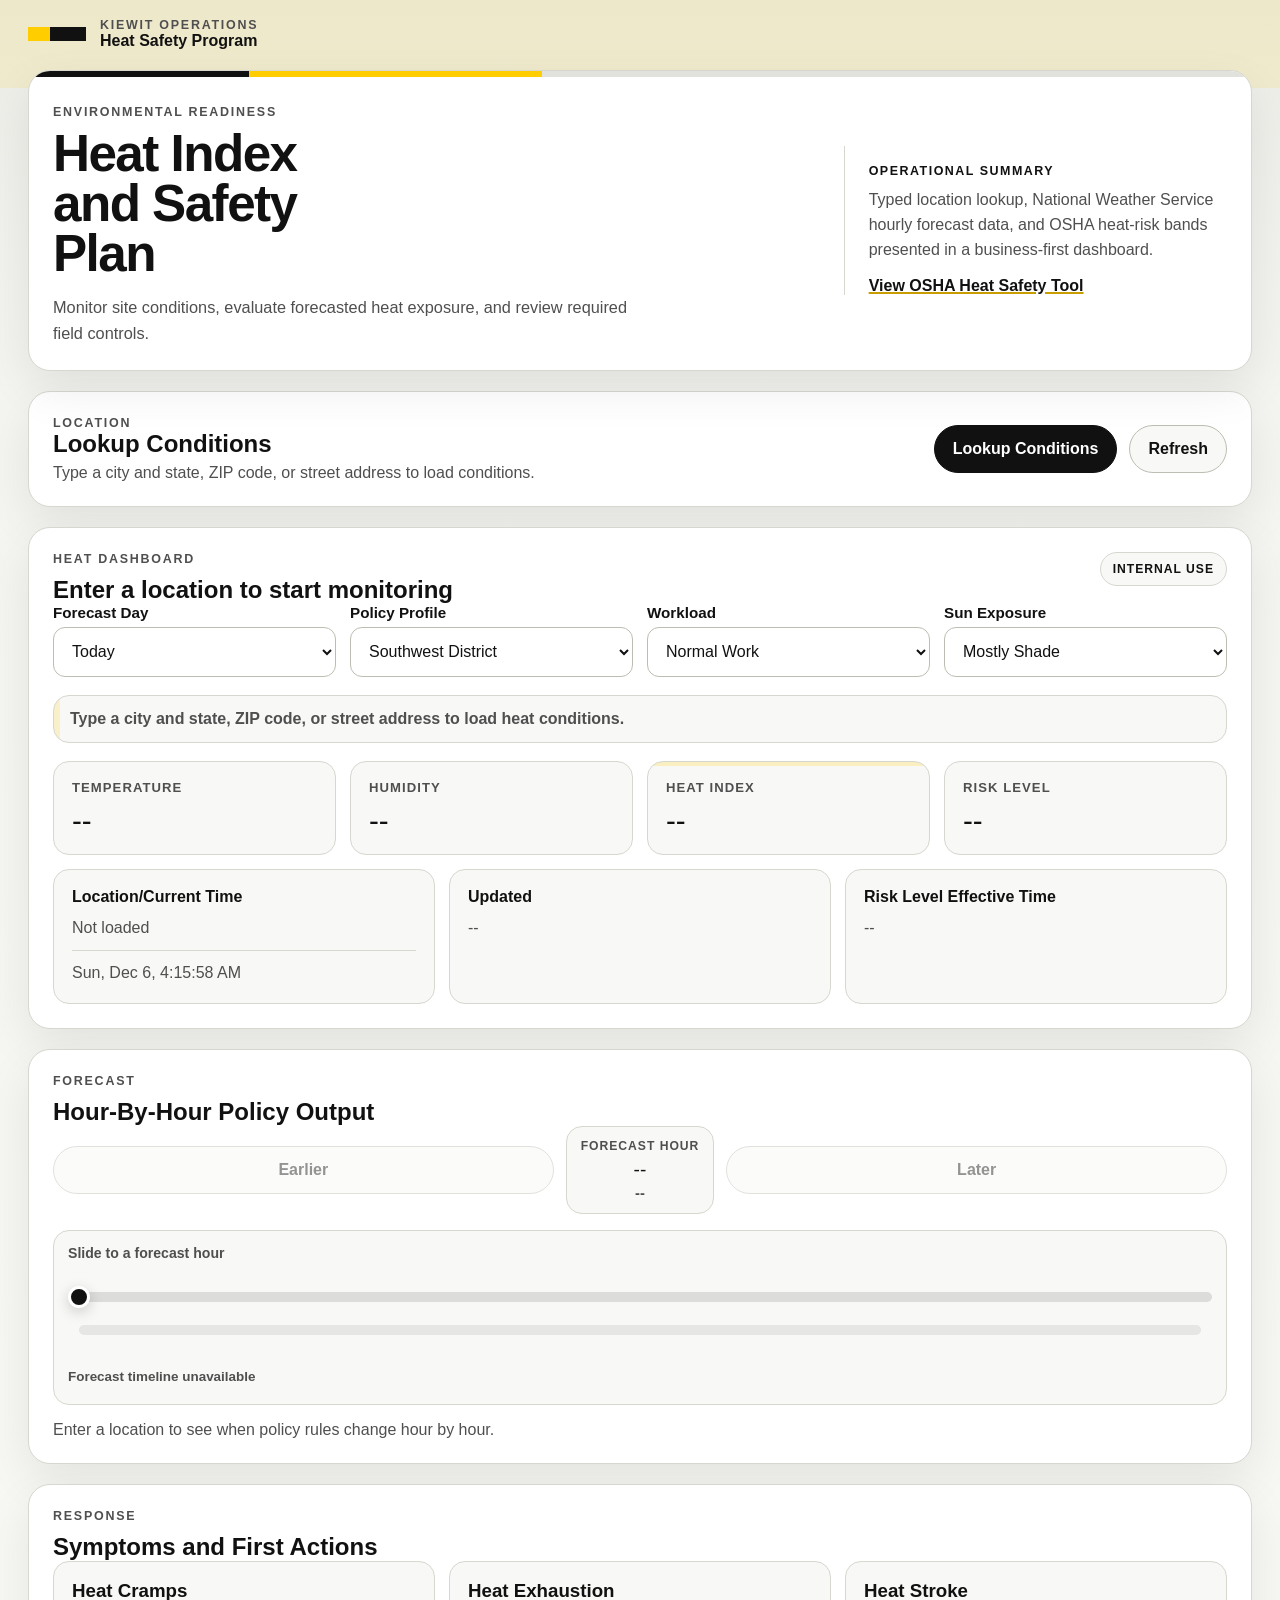
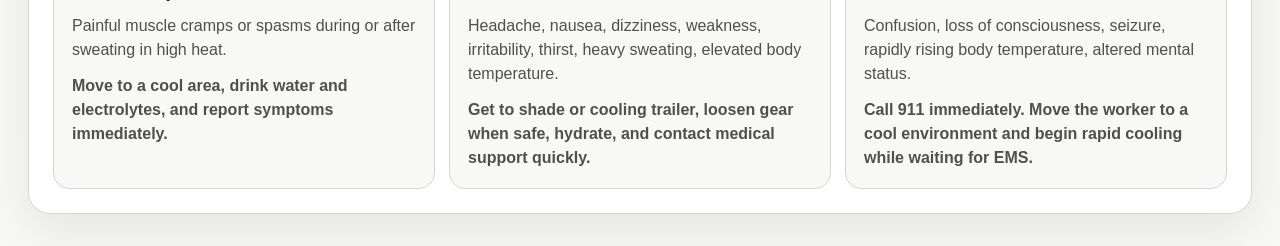
==== index-kiewit.html @ 726f6b8d "Add files via upload" ====
<!DOCTYPE html>
<html lang="en">
<head>
  <meta charset="UTF-8">
  <meta name="viewport" content="width=device-width, initial-scale=1.0">
  <title>Kiewit Heat Index Tool</title>
  <link rel="preconnect" href="https://api.weather.gov">
  <link rel="stylesheet" href="styles-kiewit.css">
</head>
<body>
  <div class="site-frame">
    <header class="topbar">
      <div class="topbar-mark" aria-hidden="true"></div>
      <div class="topbar-copy">
        <p class="topbar-kicker">Kiewit Operations</p>
        <p class="topbar-title">Heat Safety Program</p>
      </div>
    </header>

    <div class="page-shell">
      <header class="hero panel">
        <div class="hero-copy-block">
          <p class="eyebrow">Environmental Readiness</p>
          <h1>Heat Index and Safety Plan</h1>
          <p class="hero-copy">
            Monitor site conditions, evaluate forecasted heat exposure, and review required field controls.
          </p>
        </div>
        <aside class="hero-aside" aria-label="Program summary">
          <p class="hero-aside-label">Operational Summary</p>
          <p class="hero-aside-copy">
            Typed location lookup, National Weather Service hourly forecast data, and OSHA heat-risk
            bands presented in a business-first dashboard.
          </p>
          <a href="https://www.osha.gov/heat/heat-app" target="_blank" rel="noreferrer">View OSHA Heat Safety Tool</a>
        </aside>
      </header>

      <main class="app-grid">
        <section class="lookup-launcher panel">
          <div class="lookup-launcher-copy">
            <div>
              <p class="eyebrow">Location</p>
              <h2>Lookup Conditions</h2>
            </div>
            <p id="lookupMessage">Type a city and state, ZIP code, or street address to load conditions.</p>
          </div>
          <div class="lookup-launcher-actions">
            <button id="openLookupModalButton" type="button" class="primary-button">Lookup Conditions</button>
            <button id="refreshButton" class="secondary-button" type="button">Refresh</button>
          </div>
        </section>

        <section class="panel dashboard-panel">
          <div class="panel-head">
            <div>
              <p class="eyebrow">Heat Dashboard</p>
              <h2 id="welcomeTitle">Enter a location to start monitoring</h2>
            </div>
            <span class="status-pill">Internal Use</span>
          </div>

          <div class="controls-grid">
            <label id="forecastDayField">
              <span>Forecast Day</span>
              <select id="forecastDaySelect">
                <option value="today" selected>Today</option>
                <option value="tomorrow">Tomorrow</option>
              </select>
            </label>

            <label>
              <span>Policy Profile</span>
              <select id="policySelect">
                <option value="sop052">Southwest District</option>
                <option value="taxiway">Taxiway U</option>
              </select>
            </label>

            <label>
              <span>Workload</span>
              <select id="workloadSelect">
                <option value="light">Light Work</option>
                <option value="moderate" selected>Normal Work</option>
                <option value="heavy">Heavy Work</option>
              </select>
            </label>

            <label>
              <span>Sun Exposure</span>
              <select id="sunSelect">
                <option value="shade" selected>Mostly Shade</option>
                <option value="sun">Direct Sun</option>
              </select>
            </label>
          </div>

          <div class="status-banner" id="statusBanner">
            Type a city and state, ZIP code, or street address to load heat conditions.
          </div>

          <div class="metric-grid">
            <article class="metric-card">
              <p class="metric-label">Temperature</p>
              <p class="metric-value" id="temperatureValue">--</p>
            </article>
            <article class="metric-card">
              <p class="metric-label">Humidity</p>
              <p class="metric-value" id="humidityValue">--</p>
            </article>
            <article class="metric-card metric-card-focus">
              <p class="metric-label">Heat Index</p>
              <p class="metric-value" id="heatIndexValue">--</p>
            </article>
            <article class="metric-card">
              <p class="metric-label">Risk Level</p>
              <p class="metric-value" id="riskLevelValue">--</p>
            </article>
          </div>

          <div class="meta-grid">
            <article class="meta-card">
              <h3>Location/Current Time</h3>
              <p id="locationValue">Not loaded</p>
              <p id="currentTimeValue" class="meta-secondary">--</p>
            </article>
            <article class="meta-card">
              <h3>Updated</h3>
              <p id="updatedValue">--</p>
            </article>
            <article class="meta-card">
              <h3>Risk Level Effective Time</h3>
              <p id="sourceValue">--</p>
            </article>
          </div>
        </section>

        <section class="panel timeline-panel">
          <div class="panel-head">
            <div>
              <p class="eyebrow">Forecast</p>
              <h2>Hour-By-Hour Policy Output</h2>
            </div>
          </div>

          <div class="timeline-toolbar" aria-label="Forecast hour navigation">
            <button id="timelinePrevButton" class="secondary-button timeline-nav-button" type="button">Earlier</button>
            <div class="timeline-position">
              <p class="timeline-position-label">Forecast Hour</p>
              <p id="timelinePositionValue" class="timeline-position-value">--</p>
              <p id="timelineCountValue" class="timeline-count">--</p>
            </div>
            <button id="timelineNextButton" class="secondary-button timeline-nav-button" type="button">Later</button>
          </div>

          <label class="timeline-slider-wrap" for="timelineSlider">
            <span class="timeline-slider-label">Slide to a forecast hour</span>
            <input id="timelineSlider" class="timeline-slider" type="range" min="0" max="0" step="1" value="0">
            <div id="timelineSliderMarkers" class="timeline-slider-markers" aria-hidden="true"></div>
            <div id="timelineSliderLabels" class="timeline-slider-labels" aria-hidden="true"></div>
            <span id="timelineSliderHint" class="timeline-slider-hint">Forecast timeline unavailable</span>
          </label>

          <div id="timelineContent" class="timeline-content">
            <p class="empty-state">Enter a location to see when policy rules change hour by hour.</p>
          </div>
        </section>

        <section class="panel emergency-panel">
          <div class="panel-head">
            <div>
              <p class="eyebrow">Response</p>
              <h2>Symptoms and First Actions</h2>
            </div>
          </div>

          <div class="symptom-grid" id="symptomGrid"></div>
        </section>
      </main>
    </div>
  </div>

  <div id="lookupModal" class="modal-shell hidden" role="dialog" aria-modal="true" aria-labelledby="lookupModalTitle">
    <div id="lookupModalBackdrop" class="modal-backdrop"></div>
    <section class="modal-card">
      <div class="panel-head modal-head">
        <div>
          <p class="eyebrow">Location</p>
          <h2 id="lookupModalTitle">Lookup Conditions</h2>
        </div>
        <button id="closeLookupModalButton" type="button" class="secondary-button modal-close-button" aria-label="Close location lookup">Close</button>
      </div>

      <form id="locationForm" class="stack-form">
        <label>
          <span>Location</span>
          <input id="locationInput" name="location" type="text" placeholder="Enter zip code, city and state, or street address" required>
        </label>

        <button id="lookupButton" type="submit" class="primary-button">Check Heat Conditions</button>
      </form>

      <div class="modal-help">
        <span class="status-pill">No Login Required</span>
      </div>
    </section>
  </div>

  <template id="symptomTemplate">
    <article class="symptom-card">
      <h3></h3>
      <p class="symptom-signs"></p>
      <p class="symptom-actions"></p>
    </article>
  </template>

  <template id="timelineTemplate">
    <article class="timeline-card">
      <div class="timeline-top">
        <div>
          <h3 class="timeline-time"></h3>
          <p class="timeline-forecast"></p>
        </div>
        <span class="timeline-badge"></span>
      </div>
      <div class="timeline-metrics"></div>
      <ul class="timeline-actions"></ul>
    </article>
  </template>

  <script src="app.js"></script>
</body>
</html>
---- styles-kiewit.css ----
:root {
  --bg: #f4f4f1;
  --surface: #ffffff;
  --surface-alt: #f8f8f6;
  --surface-strong: #efefeb;
  --ink: #111111;
  --muted: #4f4f4f;
  --line: #d7d7d0;
  --line-strong: #bdbdb3;
  --brand: #ffcd00;
  --brand-deep: #c89d00;
  --shadow: 0 18px 48px rgba(0, 0, 0, 0.08);
  --radius-lg: 22px;
  --radius-md: 16px;
  --radius-sm: 12px;
  --font-display: "Segoe UI Semibold", "Arial", sans-serif;
  --font-body: "Segoe UI", "Arial", sans-serif;
}

* {
  box-sizing: border-box;
}

html {
  background: #e9e9e3;
}

body {
  margin: 0;
  min-height: 100vh;
  font-family: var(--font-body);
  color: var(--ink);
  background:
    linear-gradient(180deg, rgba(255, 205, 0, 0.12) 0, rgba(255, 205, 0, 0.12) 88px, transparent 88px),
    linear-gradient(180deg, #ecece7 0%, var(--bg) 22%, #f8f8f5 100%);
}

body.modal-open {
  overflow: hidden;
}

.site-frame {
  min-height: 100vh;
}

.topbar {
  display: flex;
  align-items: center;
  gap: 14px;
  padding: 18px 28px 0;
  max-width: 1400px;
  margin: 0 auto;
}

.topbar-mark {
  width: 58px;
  height: 14px;
  background: var(--ink);
  box-shadow: inset 22px 0 0 var(--brand);
}

.topbar-copy p {
  margin: 0;
}

.topbar-kicker {
  font-size: 0.78rem;
  text-transform: uppercase;
  letter-spacing: 0.14em;
  color: var(--muted);
  font-weight: 700;
}

.topbar-title {
  margin-top: 2px;
  font-size: 1rem;
  font-weight: 700;
}

.page-shell {
  max-width: 1400px;
  margin: 0 auto;
  padding: 20px 28px 32px;
}

.panel {
  background: var(--surface);
  border: 1px solid var(--line);
  border-radius: var(--radius-lg);
  box-shadow: var(--shadow);
  padding: 24px;
}

.hero {
  display: grid;
  grid-template-columns: minmax(0, 1.9fr) minmax(280px, 0.95fr);
  gap: 24px;
  align-items: stretch;
  margin-bottom: 20px;
  overflow: hidden;
  position: relative;
}

.hero::before {
  content: "";
  position: absolute;
  inset: 0 0 auto 0;
  height: 6px;
  background: linear-gradient(90deg, var(--ink) 0 18%, var(--brand) 18% 42%, #e2e2dc 42% 100%);
}

.hero-copy-block {
  padding-top: 10px;
}

.hero h1,
.panel h2,
.panel h3 {
  margin: 0;
  font-family: var(--font-display);
}

.hero h1 {
  max-width: 12ch;
  font-size: clamp(2.1rem, 4vw, 4rem);
  line-height: 0.98;
  letter-spacing: -0.03em;
}

.eyebrow {
  margin: 0 0 10px;
  text-transform: uppercase;
  letter-spacing: 0.14em;
  font-size: 0.78rem;
  color: var(--muted);
  font-weight: 800;
}

.hero-copy,
.lookup-launcher-copy p,
.meta-card p,
.symptom-card p,
.status-banner,
.timeline-forecast,
.timeline-position-label,
.timeline-count,
.timeline-slider-label,
.timeline-slider-hint,
.empty-state,
.hero-aside-copy {
  color: var(--muted);
}

.hero-copy {
  max-width: 66ch;
  margin: 14px 0 0;
  font-size: 1.02rem;
  line-height: 1.6;
}

.hero-aside {
  padding: 18px 0 0 24px;
  border-left: 1px solid var(--line);
  align-self: center;
}

.hero-aside-label {
  margin: 0 0 10px;
  font-size: 0.78rem;
  font-weight: 800;
  text-transform: uppercase;
  letter-spacing: 0.12em;
}

.hero-aside-copy {
  margin: 0 0 14px;
  line-height: 1.55;
}

.hero-aside a {
  color: var(--ink);
  font-weight: 700;
  text-decoration-color: var(--brand-deep);
  text-decoration-thickness: 2px;
}

.app-grid {
  display: grid;
  grid-template-columns: 1fr;
  gap: 20px;
}

.lookup-launcher,
.panel-head,
.timeline-top {
  display: flex;
  justify-content: space-between;
  gap: 16px;
  align-items: start;
}

.lookup-launcher {
  align-items: center;
}

.lookup-launcher-copy {
  display: grid;
  gap: 6px;
}

.lookup-launcher-copy p {
  margin: 0;
}

.lookup-launcher-actions {
  display: flex;
  gap: 12px;
  align-items: center;
}

.status-pill {
  display: inline-flex;
  align-items: center;
  min-height: 34px;
  padding: 7px 12px;
  border-radius: 999px;
  border: 1px solid var(--line);
  background: var(--surface-alt);
  color: var(--ink);
  font-size: 0.76rem;
  font-weight: 800;
  text-transform: uppercase;
  letter-spacing: 0.08em;
}

.stack-form,
.controls-grid,
.metric-grid,
.meta-grid,
.symptom-grid,
.timeline-content {
  display: grid;
  gap: 14px;
}

.controls-grid {
  grid-template-columns: repeat(4, minmax(0, 1fr));
}

label span {
  display: block;
  margin-bottom: 6px;
  font-weight: 700;
  font-size: 0.95rem;
}

input,
select,
button {
  font: inherit;
}

input,
select {
  width: 100%;
  min-height: 50px;
  border: 1px solid var(--line-strong);
  border-radius: var(--radius-sm);
  padding: 12px 14px;
  background: #fff;
  color: var(--ink);
}

input:focus,
select:focus,
button:focus-visible,
.timeline-slider:focus-visible {
  outline: 3px solid rgba(255, 205, 0, 0.55);
  outline-offset: 2px;
}

button {
  min-height: 48px;
  border: 1px solid transparent;
  border-radius: 999px;
  padding: 12px 18px;
  font-weight: 800;
  cursor: pointer;
  transition: background-color 0.16s ease, border-color 0.16s ease, transform 0.16s ease;
}

button:hover:not(:disabled) {
  transform: translateY(-1px);
}

button:disabled {
  cursor: not-allowed;
  opacity: 0.45;
}

.primary-button {
  background: var(--ink);
  color: #fff;
  border-color: var(--ink);
}

.primary-button:hover:not(:disabled) {
  background: #242424;
}

.secondary-button {
  background: var(--surface-alt);
  color: var(--ink);
  border-color: var(--line-strong);
}

.secondary-button:hover:not(:disabled) {
  background: #f0f0eb;
}

.status-banner {
  margin: 18px 0;
  padding: 14px 16px;
  border-radius: var(--radius-md);
  border: 1px solid var(--line);
  background:
    linear-gradient(90deg, rgba(255, 205, 0, 0.18) 0 6px, transparent 6px),
    var(--surface-alt);
  font-weight: 600;
}

.metric-grid {
  grid-template-columns: repeat(4, minmax(0, 1fr));
}

.metric-card,
.meta-card,
.symptom-card,
.timeline-card,
.timeline-position,
.timeline-slider-wrap {
  border: 1px solid var(--line);
  border-radius: var(--radius-md);
}

.metric-card,
.meta-card,
.symptom-card,
.timeline-card {
  background: var(--surface-alt);
  padding: 18px;
}

.metric-card-focus {
  background:
    linear-gradient(180deg, rgba(255, 205, 0, 0.22) 0 4px, transparent 4px),
    var(--surface-alt);
}

.metric-label {
  margin: 0 0 10px;
  font-size: 0.82rem;
  text-transform: uppercase;
  letter-spacing: 0.08em;
  color: var(--muted);
  font-weight: 800;
}

.metric-value {
  margin: 0;
  font-size: clamp(1.85rem, 2.2vw, 2.8rem);
  line-height: 1.05;
  font-family: var(--font-display);
}

.meta-grid {
  grid-template-columns: repeat(3, minmax(0, 1fr));
  margin-top: 14px;
}

.meta-card h3 {
  font-size: 1rem;
}

.meta-card p {
  margin: 10px 0 0;
  line-height: 1.5;
}

.meta-secondary {
  padding-top: 10px;
  border-top: 1px solid var(--line);
}

.timeline-toolbar {
  display: grid;
  grid-template-columns: minmax(0, 1fr) auto minmax(0, 1fr);
  gap: 12px;
  align-items: center;
  margin-bottom: 16px;
}

.timeline-position {
  text-align: center;
  padding: 12px 14px;
  background: var(--surface-alt);
}

.timeline-position-label {
  margin: 0;
  font-size: 0.76rem;
  letter-spacing: 0.08em;
  text-transform: uppercase;
  font-weight: 800;
}

.timeline-position-value {
  margin: 6px 0 4px;
  font-size: 1.2rem;
  font-family: var(--font-display);
}

.timeline-count {
  margin: 0;
  font-size: 0.92rem;
  font-weight: 600;
}

.timeline-nav-button {
  width: 100%;
}

.timeline-slider-wrap {
  --timeline-thumb-size: 22px;
  display: grid;
  gap: 8px;
  margin-bottom: 16px;
  padding: 14px;
  background: var(--surface-alt);
}

.timeline-slider-label {
  font-size: 0.88rem;
  font-weight: 700;
}

.timeline-slider-hint {
  font-size: 0.84rem;
}

.timeline-slider {
  width: 100%;
  min-height: 44px;
  margin: 0;
  padding: 0;
  background: transparent;
  border: 0;
  border-radius: 0;
  -webkit-appearance: none;
  appearance: none;
}

.timeline-slider-markers {
  position: relative;
  height: 10px;
  width: calc(100% - var(--timeline-thumb-size));
  margin: -2px calc(var(--timeline-thumb-size) / 2) 0;
  border-radius: 999px;
  overflow: hidden;
  background: rgba(17, 17, 17, 0.08);
}

.timeline-slider-policy-segment {
  position: absolute;
  top: 0;
  height: 100%;
}

.timeline-slider-policy-segment.low {
  background: rgba(91, 132, 70, 0.72);
}

.timeline-slider-policy-segment.medium {
  background: rgba(255, 205, 0, 0.8);
}

.timeline-slider-policy-segment.high {
  background: rgba(230, 140, 0, 0.82);
}

.timeline-slider-policy-segment.extreme {
  background: rgba(179, 36, 24, 0.82);
}

.timeline-slider-labels {
  position: relative;
  min-height: 18px;
  width: calc(100% - var(--timeline-thumb-size));
  margin: 0 calc(var(--timeline-thumb-size) / 2);
}

.timeline-slider::-webkit-slider-runnable-track {
  height: 10px;
  border-radius: 999px;
  background: rgba(17, 17, 17, 0.12);
}

.timeline-slider::-webkit-slider-thumb {
  width: var(--timeline-thumb-size);
  height: var(--timeline-thumb-size);
  margin-top: -6px;
  border: 3px solid #fff;
  border-radius: 50%;
  background: var(--ink);
  box-shadow: 0 4px 14px rgba(0, 0, 0, 0.18);
  -webkit-appearance: none;
}

.timeline-slider::-moz-range-track {
  height: 10px;
  border: 0;
  border-radius: 999px;
  background: rgba(17, 17, 17, 0.12);
}

.timeline-slider::-moz-range-thumb {
  width: var(--timeline-thumb-size);
  height: var(--timeline-thumb-size);
  border: 3px solid #fff;
  border-radius: 50%;
  background: var(--ink);
  box-shadow: 0 4px 14px rgba(0, 0, 0, 0.18);
}

.timeline-slider-scale-label {
  position: absolute;
  top: 0;
  transform: translateX(-50%);
  font-size: 0.72rem;
  font-weight: 800;
  color: var(--muted);
  white-space: nowrap;
}

.timeline-slider-scale-label.edge-start {
  left: 0;
  transform: none;
}

.timeline-slider-scale-label.edge-end {
  right: 0;
  transform: none;
}

.timeline-slider-scale-tick {
  position: absolute;
  top: 4px;
  width: 1px;
  height: 8px;
  transform: translateX(-50%);
  background: rgba(17, 17, 17, 0.28);
  border-radius: 999px;
}

.timeline-top {
  align-items: flex-start;
}

.timeline-time {
  margin: 0;
}

.timeline-forecast {
  margin: 6px 0 0;
}

.timeline-badge {
  display: inline-flex;
  align-items: center;
  padding: 8px 12px;
  border-radius: 999px;
  font-size: 0.8rem;
  font-weight: 800;
  white-space: nowrap;
  border: 1px solid transparent;
}

.timeline-badge.low {
  background: rgba(91, 132, 70, 0.12);
  color: #35512a;
  border-color: rgba(91, 132, 70, 0.24);
}

.timeline-badge.medium {
  background: rgba(255, 205, 0, 0.16);
  color: #7b6100;
  border-color: rgba(200, 157, 0, 0.3);
}

.timeline-badge.high {
  background: rgba(230, 140, 0, 0.15);
  color: #8d4f00;
  border-color: rgba(230, 140, 0, 0.24);
}

.timeline-badge.extreme {
  background: rgba(179, 36, 24, 0.12);
  color: #8e1d14;
  border-color: rgba(179, 36, 24, 0.24);
}

.timeline-metrics {
  display: flex;
  flex-wrap: wrap;
  gap: 10px;
  margin-top: 14px;
}

.timeline-metrics span {
  padding: 8px 10px;
  border-radius: 12px;
  background: #fff;
  border: 1px solid var(--line);
  color: var(--ink);
  font-size: 0.9rem;
  font-weight: 700;
}

.timeline-actions {
  margin: 14px 0 0;
  padding-left: 18px;
}

.timeline-actions li + li {
  margin-top: 8px;
}

.timeline-action-shutdown {
  color: #8e1d14;
  font-weight: 800;
}

.timeline-card.change {
  border-color: var(--line-strong);
  box-shadow: inset 4px 0 0 var(--brand);
}

.empty-state {
  margin: 0;
}

.symptom-grid {
  grid-template-columns: repeat(3, minmax(0, 1fr));
}

.symptom-signs,
.symptom-actions {
  margin: 12px 0 0;
  line-height: 1.5;
}

.symptom-actions {
  font-weight: 800;
  color: var(--ink);
}

.hidden {
  display: none;
}

.modal-shell {
  position: fixed;
  inset: 0;
  z-index: 40;
  display: grid;
  place-items: center;
  padding: 18px;
}

.modal-shell.hidden {
  display: none;
}

.modal-backdrop {
  position: absolute;
  inset: 0;
  background: rgba(0, 0, 0, 0.42);
}

.modal-card {
  position: relative;
  z-index: 1;
  width: min(100%, 540px);
  background: var(--surface);
  border: 1px solid var(--line);
  border-radius: var(--radius-lg);
  box-shadow: var(--shadow);
  padding: 22px;
}

.modal-head {
  margin-bottom: 18px;
}

.modal-close-button {
  min-width: 96px;
}

.modal-help {
  margin-top: 14px;
}

.risk-low {
  background:
    linear-gradient(90deg, rgba(91, 132, 70, 0.22) 0 6px, transparent 6px),
    #f7faf6;
  border-color: rgba(91, 132, 70, 0.26);
}

.risk-moderate {
  background:
    linear-gradient(90deg, rgba(255, 205, 0, 0.34) 0 6px, transparent 6px),
    #fffdf3;
  border-color: rgba(200, 157, 0, 0.28);
}

.risk-high {
  background:
    linear-gradient(90deg, rgba(230, 140, 0, 0.28) 0 6px, transparent 6px),
    #fff8f0;
  border-color: rgba(230, 140, 0, 0.28);
}

.risk-extreme {
  background:
    linear-gradient(90deg, rgba(179, 36, 24, 0.22) 0 6px, transparent 6px),
    #fff5f4;
  border-color: rgba(179, 36, 24, 0.26);
}

@media (max-width: 1100px) {
  .hero {
    grid-template-columns: 1fr;
  }

  .hero-aside {
    padding: 18px 0 0;
    border-left: 0;
    border-top: 1px solid var(--line);
  }

  .controls-grid,
  .metric-grid,
  .meta-grid,
  .symptom-grid {
    grid-template-columns: repeat(2, minmax(0, 1fr));
  }
}

@media (max-width: 760px) {
  .topbar,
  .page-shell {
    padding-left: 12px;
    padding-right: 12px;
  }

  .hero,
  .panel-head,
  .lookup-launcher,
  .timeline-top {
    display: flex;
    flex-direction: column;
    align-items: stretch;
  }

  .hero h1 {
    max-width: none;
    font-size: clamp(2rem, 9vw, 2.8rem);
  }

  .lookup-launcher-actions {
    flex-direction: column;
  }

  .controls-grid,
  .metric-grid,
  .meta-grid,
  .symptom-grid {
    grid-template-columns: 1fr;
  }

  .lookup-launcher-actions button,
  .timeline-nav-button,
  .modal-close-button {
    width: 100%;
  }

  .timeline-toolbar {
    grid-template-columns: 1fr 1fr;
  }

  .timeline-position {
    grid-column: 1 / -1;
    order: -1;
  }

  .modal-shell {
    padding: 12px;
    align-items: end;
  }

  .modal-card {
    width: 100%;
    border-bottom-left-radius: 0;
    border-bottom-right-radius: 0;
  }
}
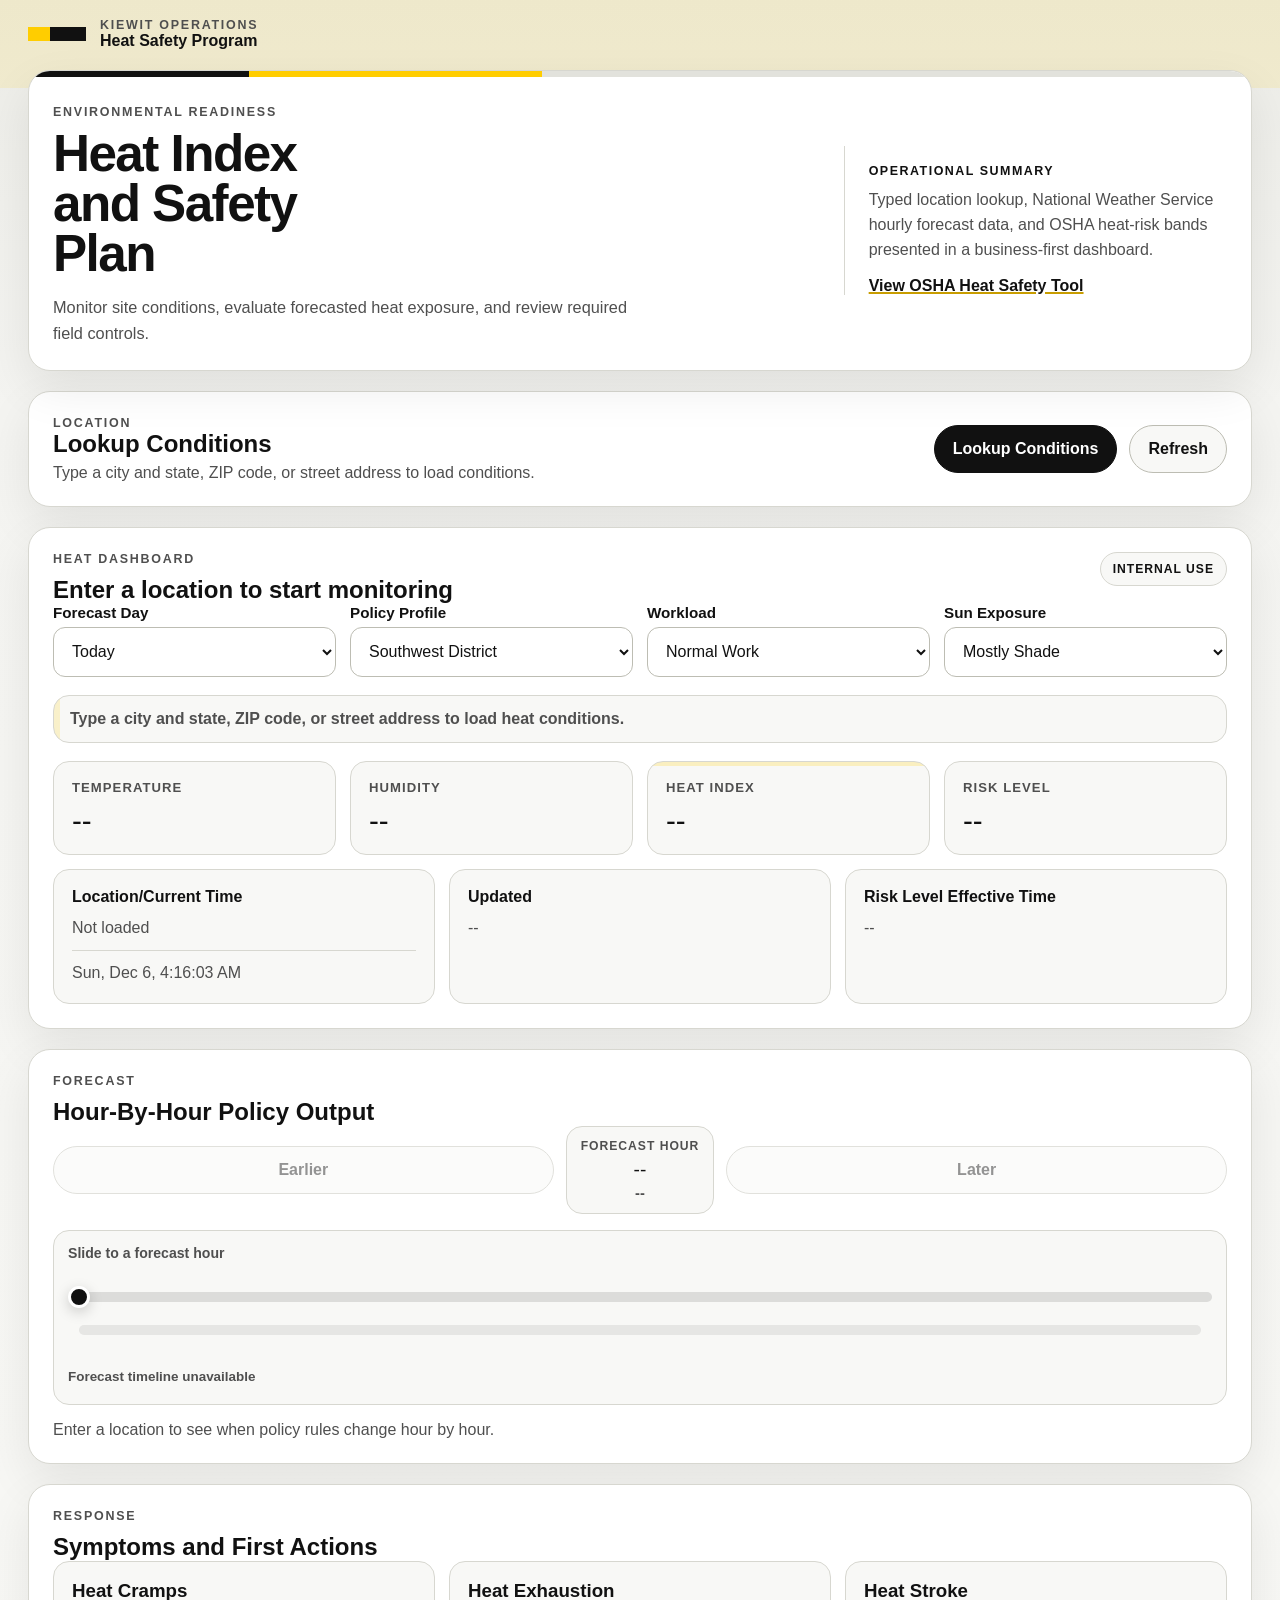
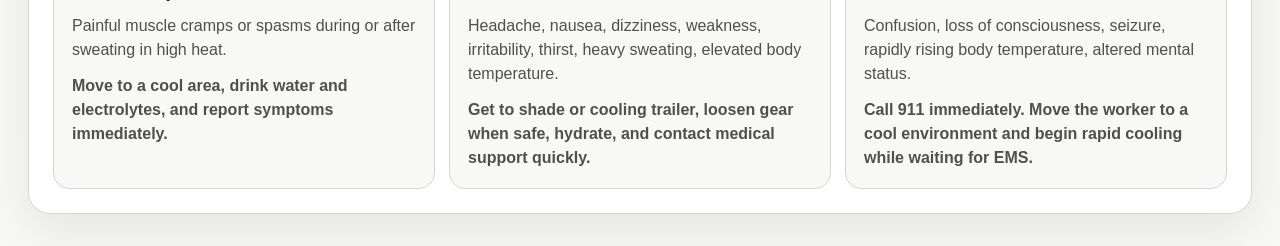
==== commit fd432e12: "Add files via upload" ====
--- a/index-kiewit.html
+++ b/index-kiewit.html
@@ -194,7 +194,7 @@
       <form id="locationForm" class="stack-form">
         <label>
           <span>Location</span>
-          <input id="locationInput" name="location" type="text" placeholder="Enter zip code, city and state, or street address" required>
+          <input id="locationInput" name="location" type="text" placeholder="Enter Zip Code" required>
         </label>
 
         <button id="lookupButton" type="submit" class="primary-button">Check Heat Conditions</button>
